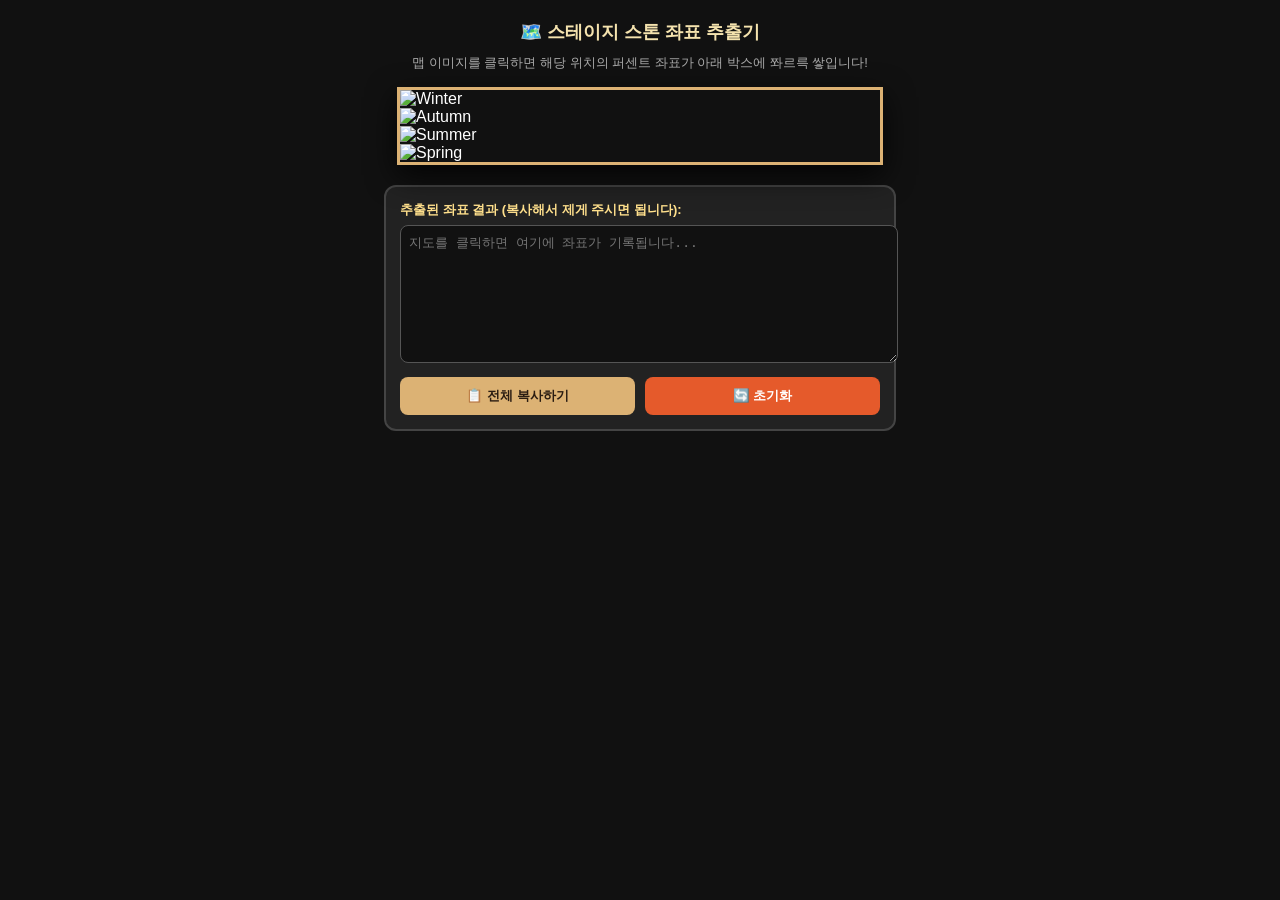
==== assets/tool.html @ a583bb48 "Add files via upload" ====
<!DOCTYPE html>
<html lang="ko">
<head>
<meta charset="utf-8">
<title>스톤 좌표 추출기</title>
<style>
  body { margin: 0; background: #111; color: #fff; font-family: sans-serif; display: flex; flex-direction: column; align-items: center; padding: 20px; }
  #mapContainer { position: relative; max-width: 480px; width: 100%; cursor: crosshair; border: 3px solid #dcb274; box-shadow: 0 10px 30px rgba(0,0,0,0.8); }
  .map-piece { display: block; width: 100%; height: auto; pointer-events: none; }
  /* 찍힌 자리를 표시해 줄 가상 스톤 마커 */
  .marker { position: absolute; width: 32px; height: 32px; background: #ff9a5c; border: 2px solid #fff; border-radius: 50%; transform: translate(-50%, -50%); display: flex; align-items: center; justify-content: center; font-size: 11px; font-weight: 900; color: #fff; box-shadow: 0 2px 6px rgba(0,0,0,0.6); pointer-events: none; }
  #outputBox { margin-top: 20px; width: 100%; max-width: 480px; background: #222; border: 2px solid #444; border-radius: 12px; padding: 14px; }
  textarea { width: 100%; height: 120px; background: #111; color: #8ef9f3; border: 1px solid #555; border-radius: 8px; padding: 8px; font-family: monospace; font-size: 13px; resize: vertical; }
  .btn-row { display: flex; gap: 10px; margin-top: 10px; }
  button { flex: 1; padding: 10px; font-weight: bold; background: #dcb274; border: none; border-radius: 8px; color: #2a1c12; cursor: pointer; }
  button:active { transform: scale(0.96); }
</style>
</head>
<body>

  <h2 style="margin: 0 0 10px; font-size: 18px; color: #f5e3ae;">🗺️ 스테이지 스톤 좌표 추출기</h2>
  <p style="margin: 0 0 15px; font-size: 13px; color: #aaa; text-align: center;">맵 이미지를 클릭하면 해당 위치의 퍼센트 좌표가 아래 박스에 쫘르륵 쌓입니다!</p>

  <!-- 맵 이미지를 세로로 이어 붙여서 테스트할 수 있는 컨테이너 -->
  <div id="mapContainer">
    <img class="map-piece" src="assets/map_bg_4.png" alt="Winter">
    <img class="map-piece" src="assets/map_bg_3.png" alt="Autumn">
    <img class="map-piece" src="assets/map_bg_2.png" alt="Summer">
    <img class="map-piece" src="assets/map_bg_1.png" alt="Spring">
  </div>

  <div id="outputBox">
    <div style="font-size: 13px; margin-bottom: 6px; font-weight: bold; color: #ffe08c;">추출된 좌표 결과 (복사해서 제게 주시면 됩니다):</div>
    <textarea id="resultArea" placeholder="지도를 클릭하면 여기에 좌표가 기록됩니다..."></textarea>
    <div class="btn-row">
      <button onclick="copyCoords()">📋 전체 복사하기</button>
      <button onclick="clearCoords()" style="background: #e55a2b; color: #fff;">🔄 초기화</button>
    </div>
  </div>

<script>
  let stageCount = 1;
  const container = document.getElementById('mapContainer');
  const resultArea = document.getElementById('resultArea');
  
  let coordsList = [];

  container.addEventListener('click', function(e) {
    const rect = container.getBoundingClientRect();
    const xPx = e.clientX - rect.left;
    const yPx = e.clientY - rect.top;

    // 퍼센트 계산 (소수점 첫째 자리까지 정밀하게)
    const xPct = Number(((xPx / rect.width) * 100).toFixed(1));
    const yPct = Number(((yPx / rect.height) * 100).toFixed(1));

    // 화면에 클릭된 자리 표시 마커 생성
    const marker = document.createElement('div');
    marker.className = 'marker';
    marker.style.left = xPct + '%';
    marker.style.top = yPct + '%';
    marker.textContent = stageCount;
    container.appendChild(marker);

    // 배열에 추가 및 텍스트박스 업데이트
    coordsList.push(`{x:${xPct}, y:${yPct}}, /* 스테이지 ${stageCount} */`);
    resultArea.value = coordsList.join('\n');
    
    stageCount++;
  });

  function copyCoords() {
    resultArea.select();
    document.execCommand('copy');
    alert('클립보드에 복사되었습니다! 저에게 톡으로 붙여넣어 주세요.');
  }

  function clearCoords() {
    if(confirm('기록된 좌표를 모두 초기화할까요?')) {
      coordsList = [];
      stageCount = 1;
      resultArea.value = '';
      container.querySelectorAll('.marker').forEach(m => m.remove());
    }
  }
</script>

</body>
</html>
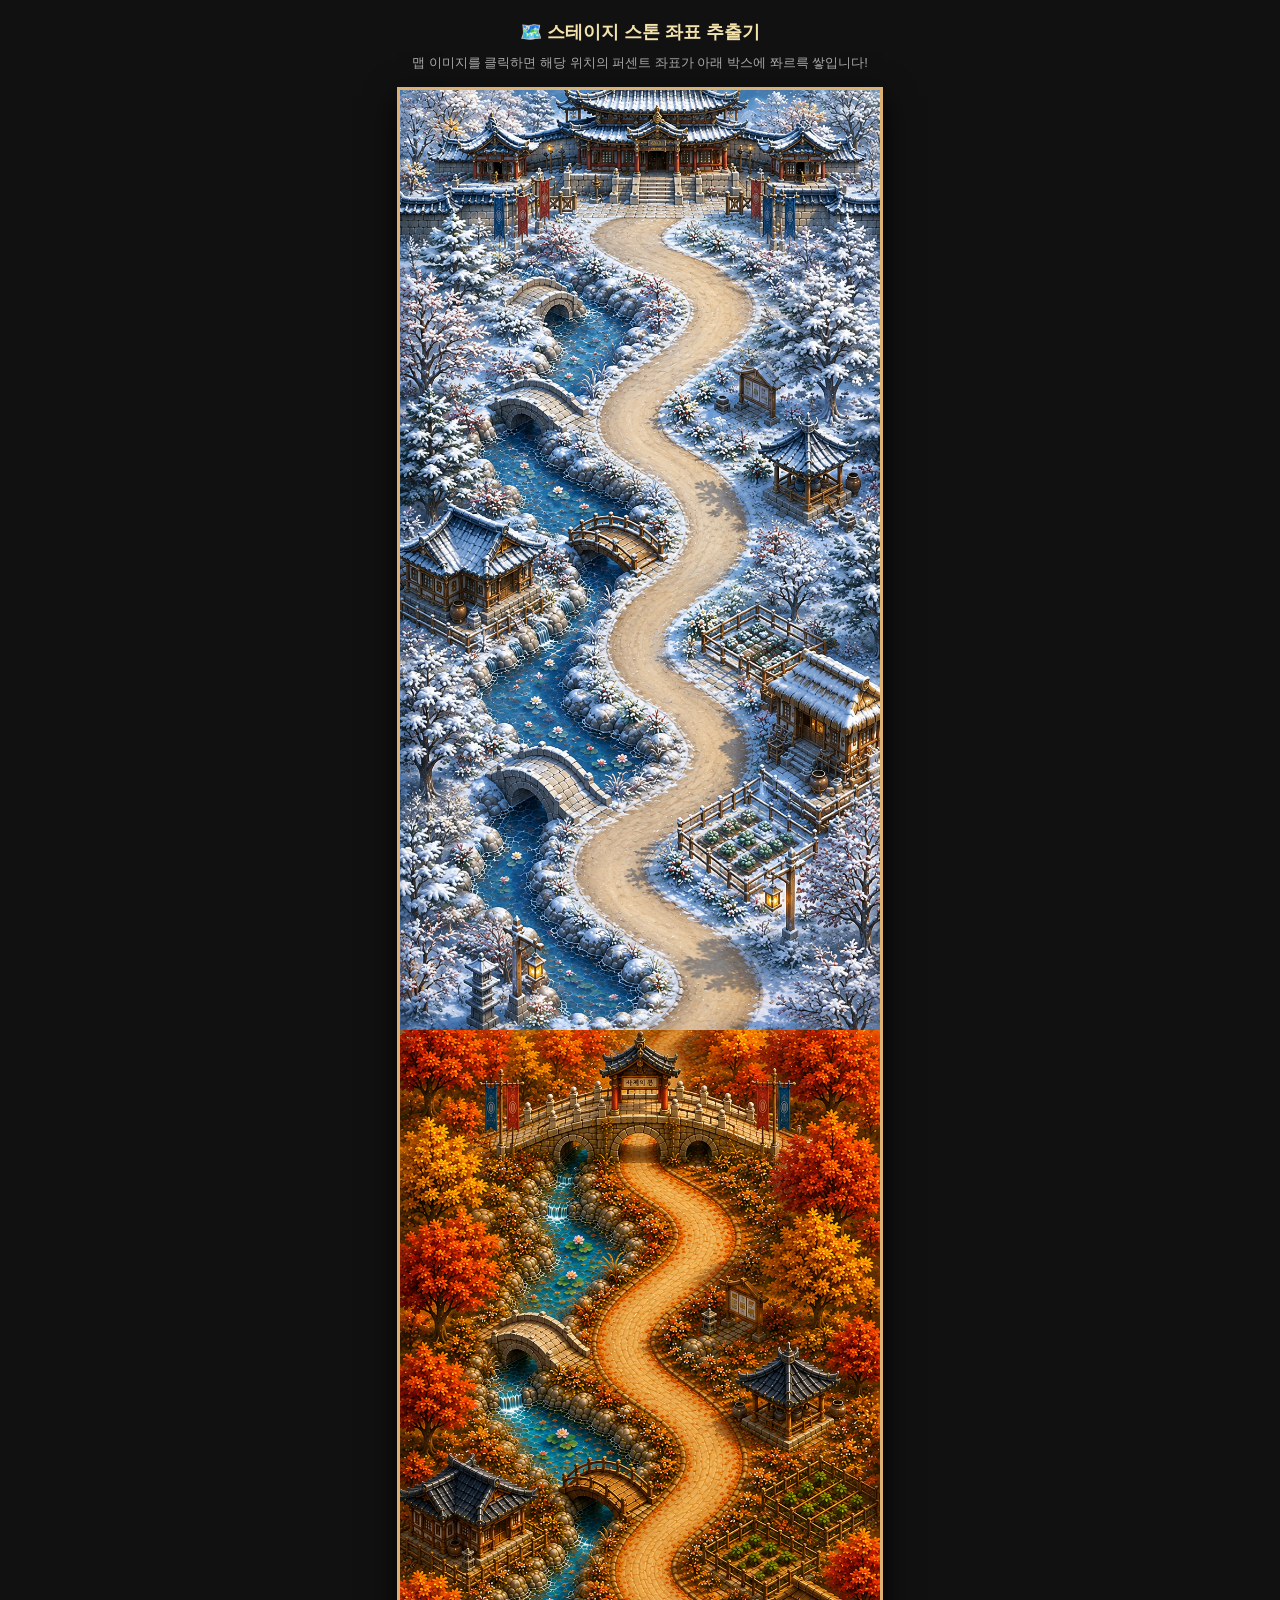
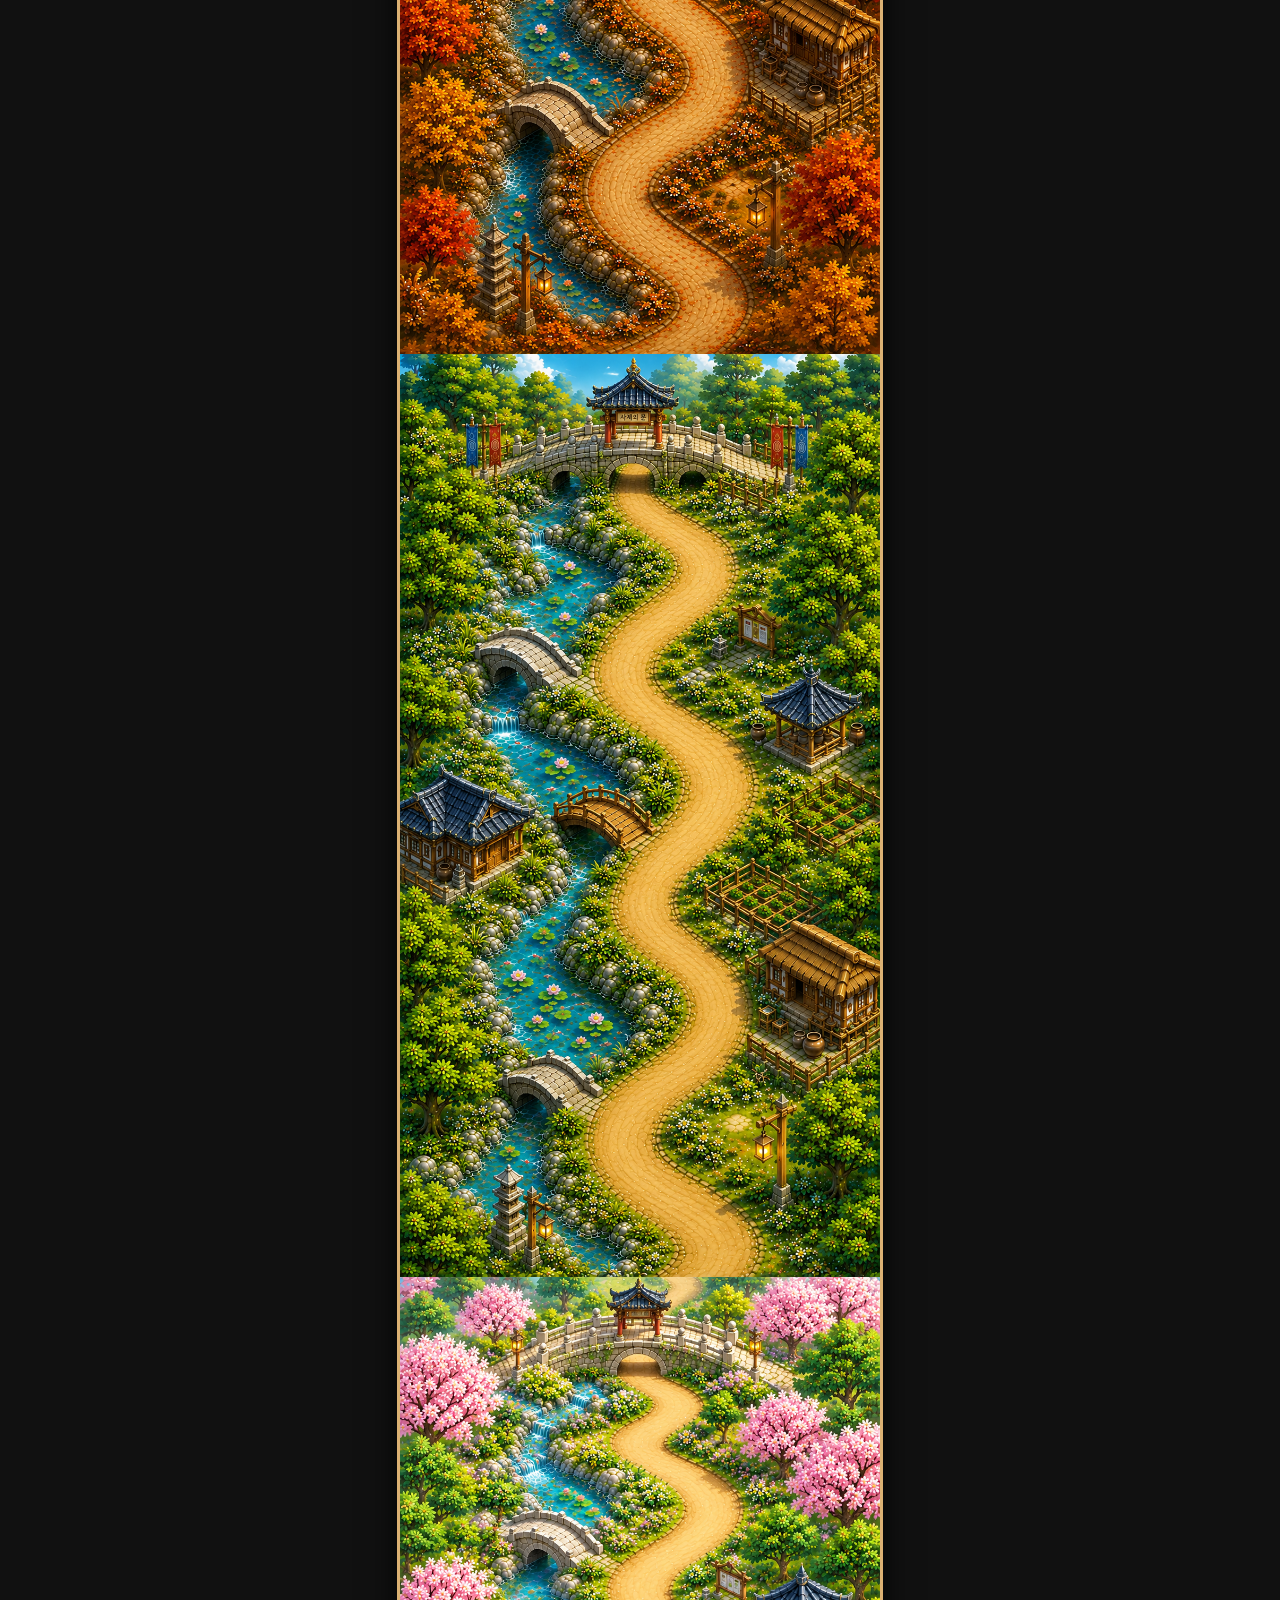
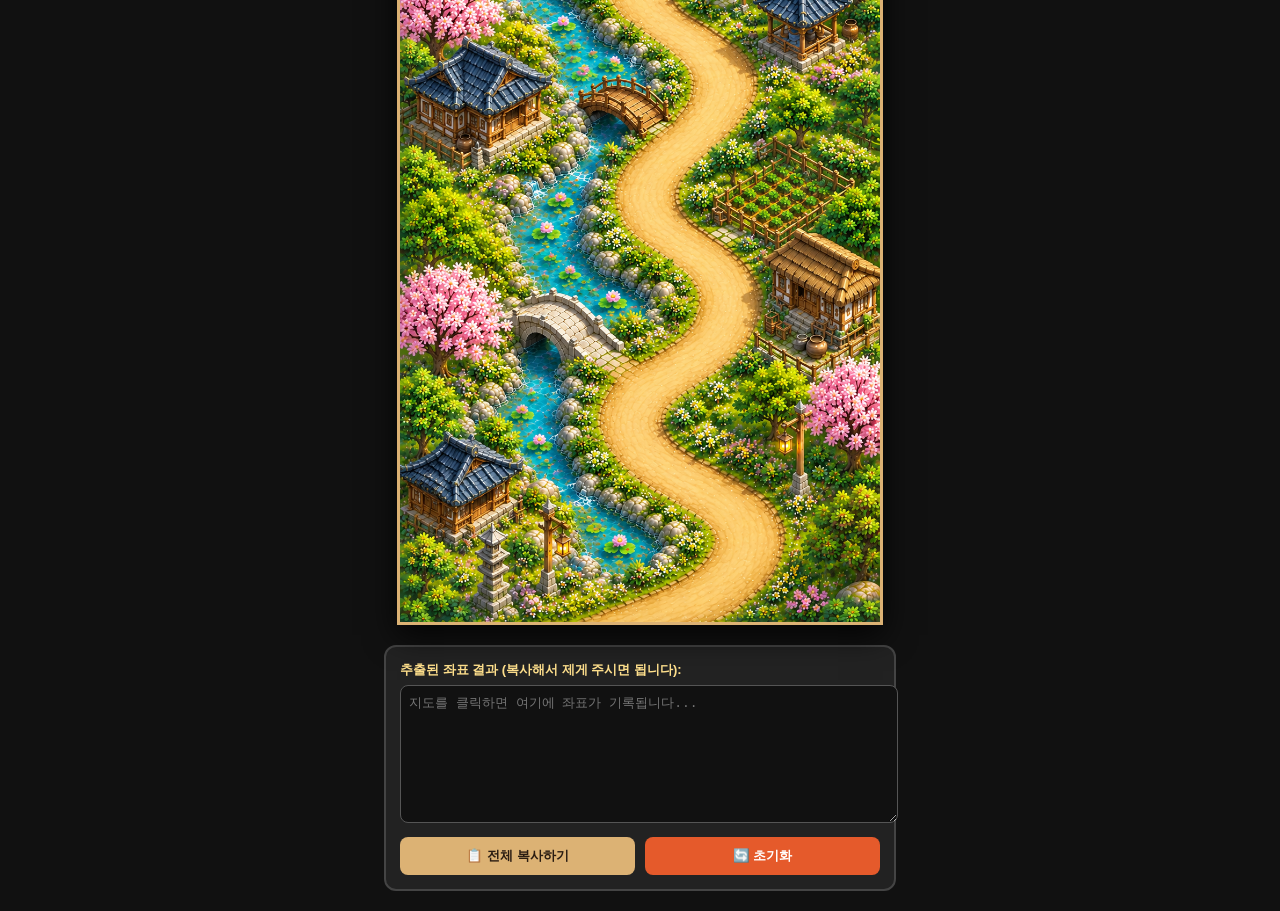
==== commit 65b2cda9: "Add files via upload" ====
--- a/assets/tool.html
+++ b/assets/tool.html
@@ -6,9 +6,8 @@
 <style>
   body { margin: 0; background: #111; color: #fff; font-family: sans-serif; display: flex; flex-direction: column; align-items: center; padding: 20px; }
   #mapContainer { position: relative; max-width: 480px; width: 100%; cursor: crosshair; border: 3px solid #dcb274; box-shadow: 0 10px 30px rgba(0,0,0,0.8); }
-  .map-piece { display: block; width: 100%; height: auto; pointer-events: none; }
-  /* 찍힌 자리를 표시해 줄 가상 스톤 마커 */
-  .marker { position: absolute; width: 32px; height: 32px; background: #ff9a5c; border: 2px solid #fff; border-radius: 50%; transform: translate(-50%, -50%); display: flex; align-items: center; justify-content: center; font-size: 11px; font-weight: 900; color: #fff; box-shadow: 0 2px 6px rgba(0,0,0,0.6); pointer-events: none; }
+  .map-piece { display: block; width: 100%; height: auto; pointer-events: none; margin: 0; padding: 0; }
+  .marker { position: absolute; width: 32px; height: 32px; background: #ff9a5c; border: 2px solid #fff; border-radius: 50%; transform: translate(-50%, -50%); display: flex; align-items: center; justify-content: center; font-size: 11px; font-weight: 900; color: #fff; box-shadow: 0 2px 6px rgba(0,0,0,0.6); pointer-events: none; z-index: 10; }
   #outputBox { margin-top: 20px; width: 100%; max-width: 480px; background: #222; border: 2px solid #444; border-radius: 12px; padding: 14px; }
   textarea { width: 100%; height: 120px; background: #111; color: #8ef9f3; border: 1px solid #555; border-radius: 8px; padding: 8px; font-family: monospace; font-size: 13px; resize: vertical; }
   .btn-row { display: flex; gap: 10px; margin-top: 10px; }
@@ -21,12 +20,12 @@
   <h2 style="margin: 0 0 10px; font-size: 18px; color: #f5e3ae;">🗺️ 스테이지 스톤 좌표 추출기</h2>
   <p style="margin: 0 0 15px; font-size: 13px; color: #aaa; text-align: center;">맵 이미지를 클릭하면 해당 위치의 퍼센트 좌표가 아래 박스에 쫘르륵 쌓입니다!</p>
 
-  <!-- 맵 이미지를 세로로 이어 붙여서 테스트할 수 있는 컨테이너 -->
   <div id="mapContainer">
-    <img class="map-piece" src="assets/map_bg_4.png" alt="Winter">
-    <img class="map-piece" src="assets/map_bg_3.png" alt="Autumn">
-    <img class="map-piece" src="assets/map_bg_2.png" alt="Summer">
-    <img class="map-piece" src="assets/map_bg_1.png" alt="Spring">
+    <!-- 현재 프로젝트의 assets 폴더 내 실제 파일명과 정확히 일치하도록 설정 -->
+    <img class="map-piece" src="map_bg_4.png" alt="Winter">
+    <img class="map-piece" src="map_bg_3.png" alt="Autumn">
+    <img class="map-piece" src="map_bg_2.png" alt="Summer">
+    <img class="map-piece" src="map_bg_1.png" alt="Spring">
   </div>
 
   <div id="outputBox">
@@ -50,11 +49,9 @@
     const xPx = e.clientX - rect.left;
     const yPx = e.clientY - rect.top;
 
-    // 퍼센트 계산 (소수점 첫째 자리까지 정밀하게)
     const xPct = Number(((xPx / rect.width) * 100).toFixed(1));
     const yPct = Number(((yPx / rect.height) * 100).toFixed(1));
 
-    // 화면에 클릭된 자리 표시 마커 생성
     const marker = document.createElement('div');
     marker.className = 'marker';
     marker.style.left = xPct + '%';
@@ -62,7 +59,6 @@
     marker.textContent = stageCount;
     container.appendChild(marker);
 
-    // 배열에 추가 및 텍스트박스 업데이트
     coordsList.push(`{x:${xPct}, y:${yPct}}, /* 스테이지 ${stageCount} */`);
     resultArea.value = coordsList.join('\n');
     
